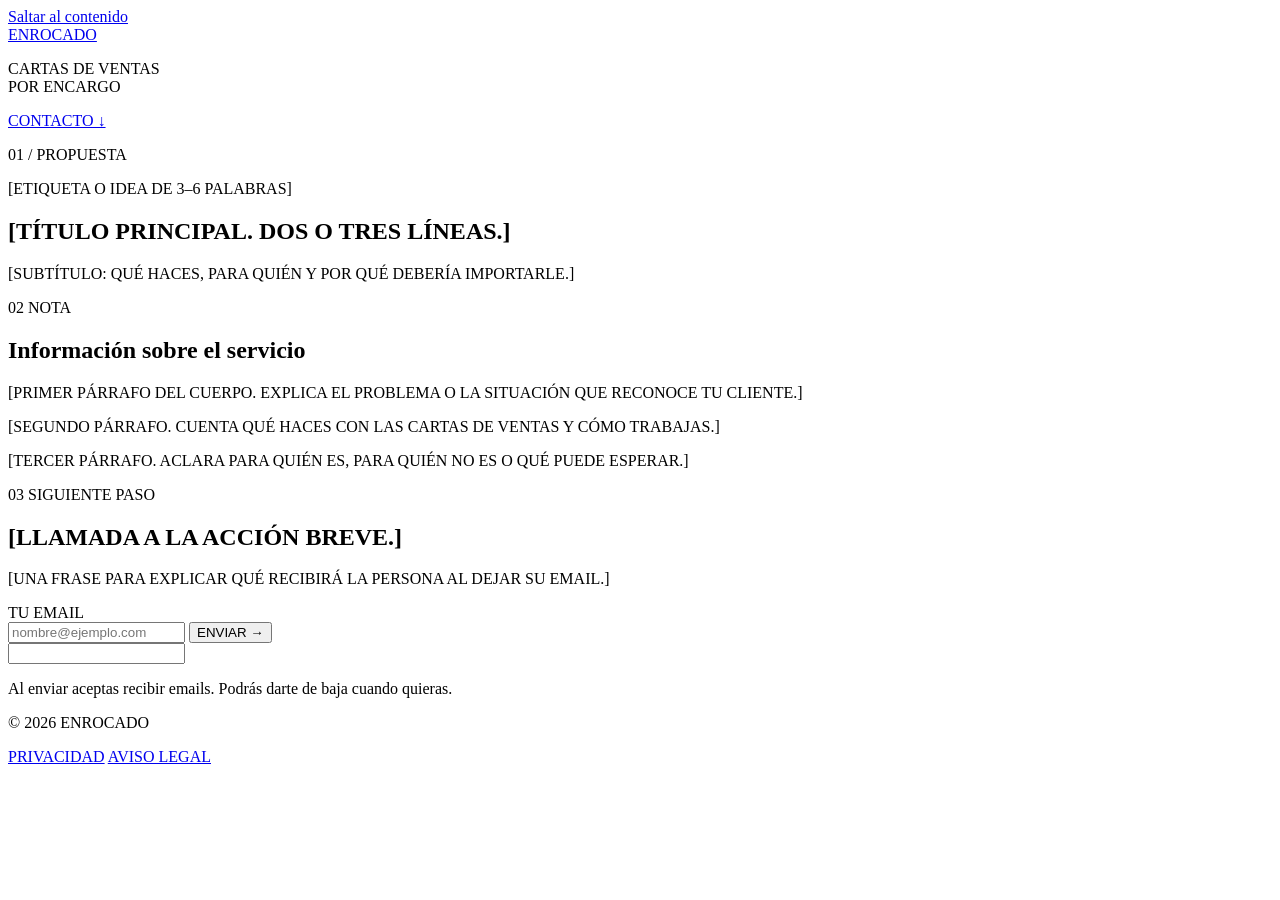
==== index.html @ f41b62d4 "Publicar index.html" ====
<!doctype html>
<html lang="es">
  <head>
    <meta charset="UTF-8" />
    <meta name="viewport" content="width=device-width, initial-scale=1" />
    <meta name="description" content="[DESCRIPCIÓN BREVE PARA GOOGLE Y AL COMPARTIR EL ENLACE]" />
    <meta name="theme-color" content="#f0ede3" />
    <title>Enrocado — Cartas de ventas</title>
    <link rel="icon" href="favicon.svg" type="image/svg+xml" />
    <link rel="stylesheet" href="styles.css" />
    <script src="config.js" defer></script>
    <script src="script.js" defer></script>
  </head>
  <body>
    <a class="skip-link" href="#contenido">Saltar al contenido</a>

    <header class="site-header" aria-label="Cabecera">
      <a class="wordmark" href="#" aria-label="Ir al inicio">ENROCADO</a>
      <p class="header-note">CARTAS DE VENTAS<br />POR ENCARGO</p>
      <a class="header-link" href="#formulario">CONTACTO ↓</a>
    </header>

    <main id="contenido">
      <section class="hero" aria-labelledby="titulo-principal">
        <p class="folio" aria-hidden="true">01 / PROPUESTA</p>
        <div class="hero-copy">
          <p class="eyebrow">[ETIQUETA O IDEA DE 3–6 PALABRAS]</p>
          <h1 id="titulo-principal">[TÍTULO PRINCIPAL. DOS O TRES LÍNEAS.]</h1>
          <p class="subtitle">[SUBTÍTULO: QUÉ HACES, PARA QUIÉN Y POR QUÉ DEBERÍA IMPORTARLE.]</p>
        </div>
      </section>

      <section class="body-section" aria-labelledby="nota-titulo">
        <div class="section-index" aria-hidden="true">
          <span>02</span>
          <span>NOTA</span>
        </div>
        <div class="body-copy">
          <h2 id="nota-titulo" class="visually-hidden">Información sobre el servicio</h2>
          <p>[PRIMER PÁRRAFO DEL CUERPO. EXPLICA EL PROBLEMA O LA SITUACIÓN QUE RECONOCE TU CLIENTE.]</p>
          <p>[SEGUNDO PÁRRAFO. CUENTA QUÉ HACES CON LAS CARTAS DE VENTAS Y CÓMO TRABAJAS.]</p>
          <p>[TERCER PÁRRAFO. ACLARA PARA QUIÉN ES, PARA QUIÉN NO ES O QUÉ PUEDE ESPERAR.]</p>
        </div>
      </section>

      <section class="signup" id="formulario" aria-labelledby="form-title">
        <div class="section-index section-index--light" aria-hidden="true">
          <span>03</span>
          <span>SIGUIENTE PASO</span>
        </div>
        <div class="signup-copy">
          <h2 id="form-title">[LLAMADA A LA ACCIÓN BREVE.]</h2>
          <p>[UNA FRASE PARA EXPLICAR QUÉ RECIBIRÁ LA PERSONA AL DEJAR SU EMAIL.]</p>

          <form class="email-form" data-email-form novalidate>
            <label for="email">TU EMAIL</label>
            <div class="field-row">
              <input id="email" name="email" type="email" inputmode="email" autocomplete="email" placeholder="nombre@ejemplo.com" required aria-describedby="form-note form-status" />
              <button type="submit">ENVIAR <span aria-hidden="true">→</span></button>
            </div>
            <input class="honeypot" type="text" name="website" tabindex="-1" autocomplete="off" aria-hidden="true" />
            <p class="form-note" id="form-note">Al enviar aceptas recibir emails. Podrás darte de baja cuando quieras.</p>
            <p class="form-status" id="form-status" role="status" aria-live="polite"></p>
          </form>
        </div>
      </section>
    </main>

    <footer>
      <p>© <span data-year>2026</span> ENROCADO</p>
      <nav class="footer-links" aria-label="Información legal">
        <a href="privacidad.html">PRIVACIDAD</a>
        <a href="aviso-legal.html">AVISO LEGAL</a>
      </nav>
    </footer>
  </body>
</html>
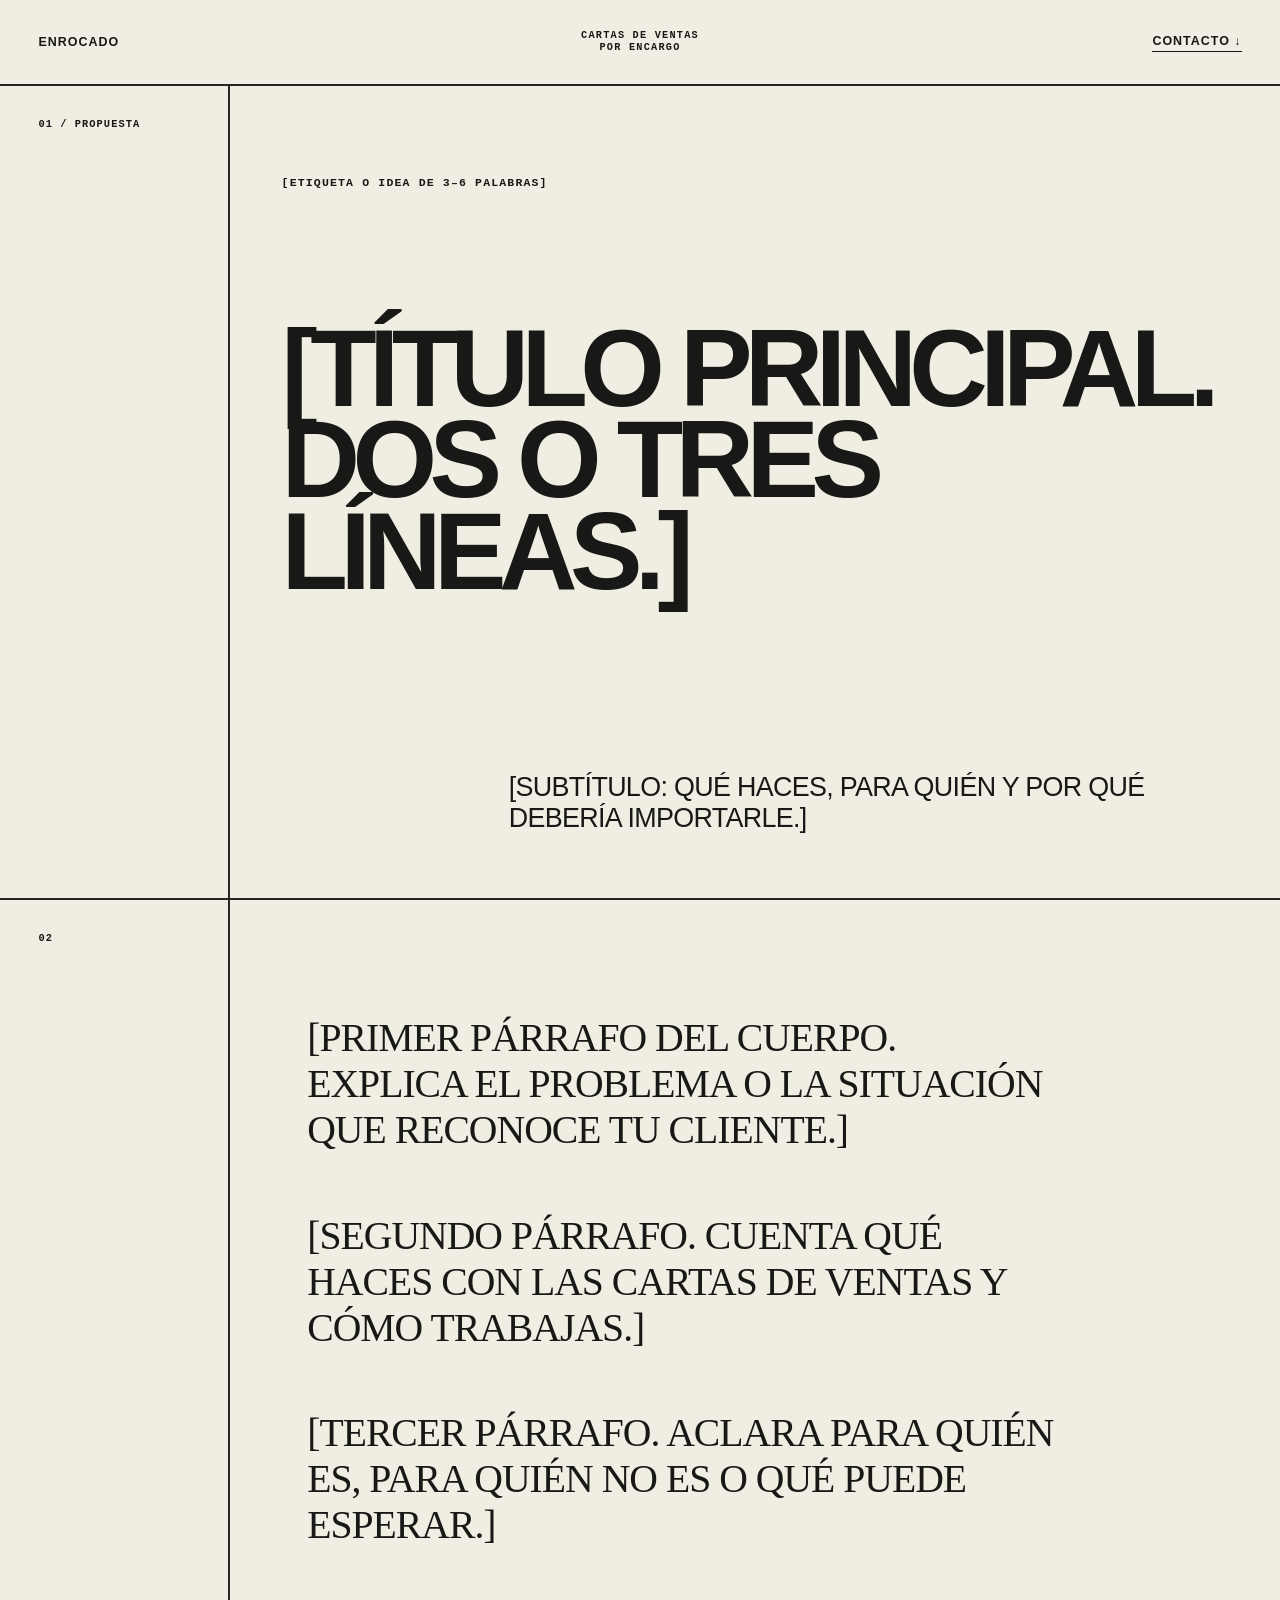
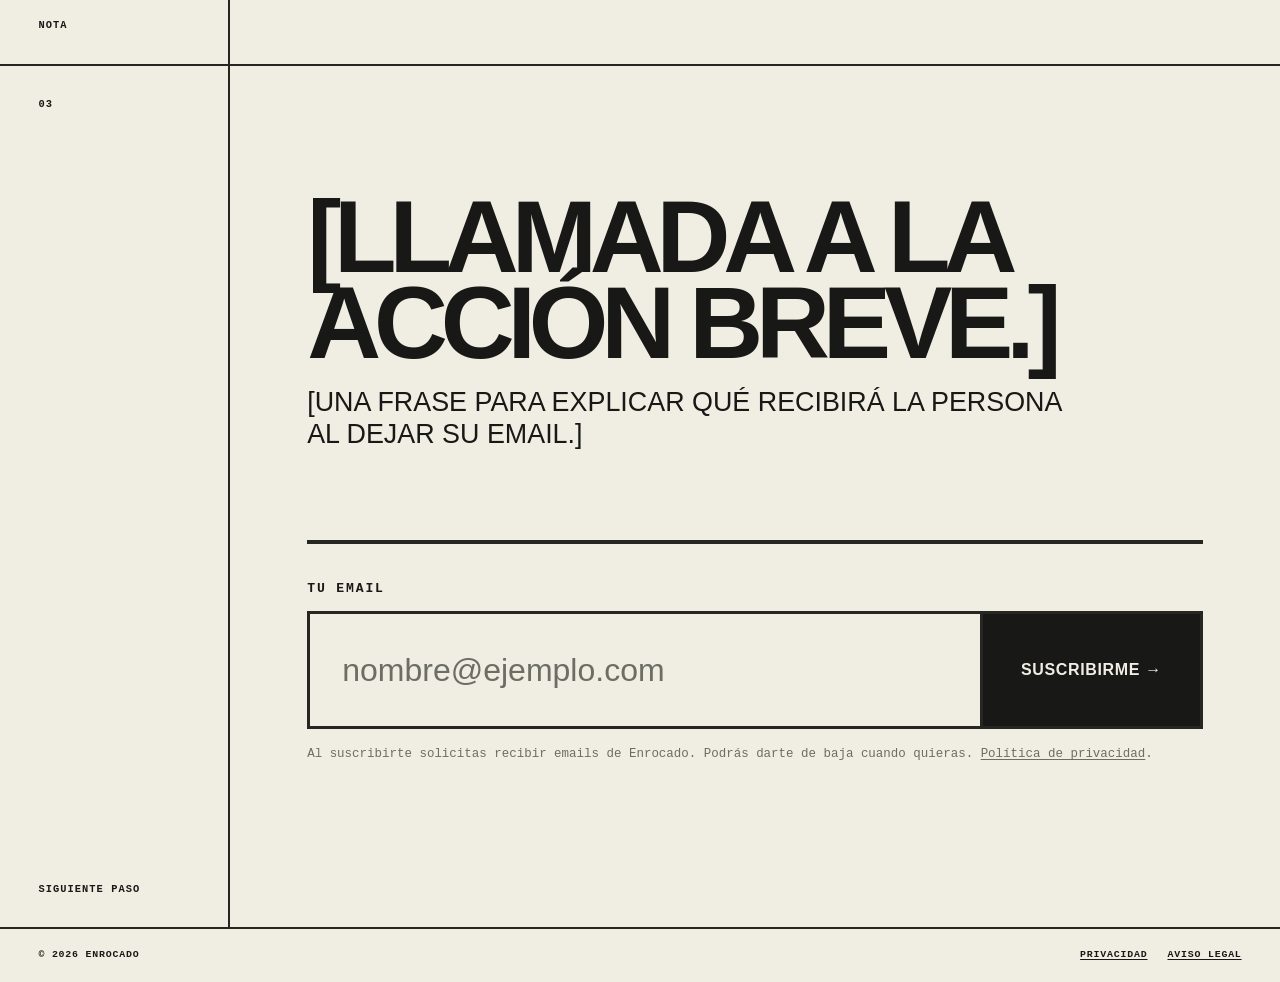
==== commit e317de48: "Hacer más clara la suscripción" ====
--- a/index.html
+++ b/index.html
@@ -56,10 +56,10 @@
             <label for="email">TU EMAIL</label>
             <div class="field-row">
               <input id="email" name="email" type="email" inputmode="email" autocomplete="email" placeholder="nombre@ejemplo.com" required aria-describedby="form-note form-status" />
-              <button type="submit">ENVIAR <span aria-hidden="true">→</span></button>
+              <button type="submit">SUSCRIBIRME <span aria-hidden="true">→</span></button>
             </div>
             <input class="honeypot" type="text" name="website" tabindex="-1" autocomplete="off" aria-hidden="true" />
-            <p class="form-note" id="form-note">Al enviar aceptas recibir emails. Podrás darte de baja cuando quieras.</p>
+            <p class="form-note" id="form-note">Al suscribirte solicitas recibir emails de Enrocado. Podrás darte de baja cuando quieras. <a href="privacidad.html">Política de privacidad</a>.</p>
             <p class="form-status" id="form-status" role="status" aria-live="polite"></p>
           </form>
         </div>
--- a/styles.css
+++ b/styles.css
@@ -0,0 +1,198 @@
+:root {
+  --paper: #f0ede3;
+  --ink: #181916;
+  --signal: #d9ff43;
+  --line: #262722;
+  --muted: #6c6d64;
+  --max: 1500px;
+}
+
+* { box-sizing: border-box; }
+html { scroll-behavior: smooth; }
+body {
+  margin: 0;
+  background: var(--paper);
+  color: var(--ink);
+  font-family: Arial, Helvetica, sans-serif;
+  font-size: 16px;
+  line-height: 1.5;
+  text-rendering: optimizeLegibility;
+}
+a { color: inherit; }
+button, input { font: inherit; }
+::selection { background: var(--signal); color: var(--ink); }
+
+.skip-link {
+  position: fixed;
+  z-index: 10;
+  top: .75rem;
+  left: .75rem;
+  padding: .65rem .85rem;
+  background: var(--ink);
+  color: var(--paper);
+  transform: translateY(-200%);
+}
+.skip-link:focus { transform: translateY(0); }
+
+.site-header, main, footer { max-width: var(--max); margin-inline: auto; }
+.site-header {
+  min-height: 86px;
+  display: grid;
+  grid-template-columns: 1fr auto 1fr;
+  align-items: center;
+  padding: 1rem clamp(1rem, 3vw, 3.5rem);
+  border-bottom: 2px solid var(--line);
+}
+.wordmark, .header-link { font-size: .78rem; font-weight: 800; letter-spacing: .08em; text-decoration: none; }
+.header-link { justify-self: end; border-bottom: 1px solid currentColor; }
+.header-note { margin: 0; text-align: center; font: 700 .64rem/1.15 "Courier New", monospace; letter-spacing: .12em; }
+
+.hero {
+  display: grid;
+  grid-template-columns: minmax(110px, 18%) 1fr;
+  min-height: calc(100svh - 86px);
+  border-bottom: 2px solid var(--line);
+}
+.folio, .section-index {
+  margin: 0;
+  padding: 2rem clamp(1rem, 3vw, 3.5rem);
+  border-right: 2px solid var(--line);
+  font: 700 .65rem/1.2 "Courier New", monospace;
+  letter-spacing: .1em;
+}
+.hero-copy {
+  display: flex;
+  min-width: 0;
+  flex-direction: column;
+  justify-content: space-between;
+  padding: clamp(2.25rem, 7vw, 7rem) clamp(1rem, 4vw, 5rem) clamp(2.5rem, 5vw, 5rem);
+}
+.eyebrow { margin: 0 0 3rem; font: 700 .72rem/1.2 "Courier New", monospace; letter-spacing: .1em; }
+h1 {
+  max-width: 1050px;
+  margin: auto 0;
+  font-size: clamp(3.15rem, 8.5vw, 9rem);
+  font-weight: 900;
+  line-height: .84;
+  letter-spacing: -.07em;
+  overflow-wrap: anywhere;
+}
+.subtitle { max-width: 720px; margin: clamp(3rem, 7vw, 7rem) 0 0 auto; font-size: clamp(1.15rem, 2.1vw, 1.9rem); line-height: 1.15; letter-spacing: -.025em; }
+
+.body-section, .signup {
+  display: grid;
+  grid-template-columns: minmax(110px, 18%) 1fr;
+  border-bottom: 2px solid var(--line);
+}
+.section-index { display: flex; justify-content: space-between; flex-direction: column; }
+.body-copy { max-width: 900px; padding: clamp(4rem, 9vw, 9rem) clamp(1rem, 6vw, 8rem); }
+.body-copy p { margin: 0 0 1.5em; font-family: Georgia, "Times New Roman", serif; font-size: clamp(1.5rem, 3.1vw, 2.8rem); line-height: 1.16; letter-spacing: -.025em; }
+.body-copy p:last-child { margin-bottom: 0; }
+
+.signup {
+  min-height: 82svh;
+  background: var(--paper);
+  color: var(--ink);
+  border-color: var(--line);
+}
+.section-index--light { border-color: var(--line); }
+.signup-copy {
+  display: flex;
+  flex-direction: column;
+  justify-content: center;
+  padding: clamp(5rem, 10vw, 11rem) clamp(1rem, 6vw, 8rem);
+}
+.signup h2 {
+  max-width: 1100px;
+  margin: 0 0 1.25rem;
+  font-size: clamp(3.25rem, 8vw, 8.5rem);
+  line-height: .84;
+  letter-spacing: -.07em;
+}
+.signup-copy > p {
+  max-width: 760px;
+  margin: 0 0 clamp(3rem, 7vw, 6rem);
+  font-size: clamp(1.15rem, 2.1vw, 1.8rem);
+  line-height: 1.2;
+}
+.email-form {
+  width: 100%;
+  padding: clamp(1.5rem, 3vw, 2.5rem) 0 0;
+  border-top: 4px solid var(--line);
+}
+.email-form label {
+  display: block;
+  margin-bottom: 1rem;
+  font: 800 .82rem/1 "Courier New", monospace;
+  letter-spacing: .14em;
+}
+.field-row {
+  display: grid;
+  grid-template-columns: 1fr minmax(190px, auto);
+  border: 3px solid var(--line);
+}
+.field-row input {
+  min-width: 0;
+  padding: clamp(1.25rem, 2.5vw, 2rem);
+  border: 0;
+  outline: 0;
+  background: transparent;
+  color: var(--ink);
+  font-size: clamp(1.25rem, 2.5vw, 2rem);
+}
+.field-row input::placeholder { color: var(--muted); }
+.field-row:focus-within { outline: 4px solid var(--signal); outline-offset: 4px; }
+.field-row button {
+  min-height: 100%;
+  padding: 1rem clamp(1.5rem, 3vw, 3rem);
+  border: 0;
+  border-left: 3px solid var(--line);
+  background: var(--ink);
+  color: var(--paper);
+  font-weight: 900;
+  letter-spacing: .04em;
+  cursor: pointer;
+}
+.field-row button:hover, .field-row button:focus-visible {
+  background: var(--signal);
+  color: var(--ink);
+}
+.field-row button:disabled { cursor: wait; opacity: .55; }
+.form-note, .form-status {
+  margin: 1rem 0 0;
+  font: .78rem/1.5 "Courier New", monospace;
+  color: var(--muted);
+}
+.form-note a { text-underline-offset: .18em; }
+.form-status { min-height: 1.2rem; color: var(--ink); font-weight: 700; }
+.honeypot { position: absolute !important; width: 1px !important; height: 1px !important; overflow: hidden !important; clip: rect(0 0 0 0) !important; }
+
+footer { display: flex; justify-content: space-between; gap: 1rem; padding: 1.25rem clamp(1rem, 3vw, 3.5rem); font: 700 .62rem/1.3 "Courier New", monospace; letter-spacing: .08em; }
+footer p { margin: 0; }
+.footer-links { display: flex; flex-wrap: wrap; gap: .75rem 1.25rem; }
+.footer-links a { text-underline-offset: .2em; }
+.visually-hidden { position: absolute; width: 1px; height: 1px; padding: 0; margin: -1px; overflow: hidden; clip: rect(0, 0, 0, 0); white-space: nowrap; border: 0; }
+
+@media (max-width: 650px) {
+  .site-header { grid-template-columns: 1fr auto; min-height: 70px; }
+  .header-note { display: none; }
+  .hero { min-height: calc(100svh - 70px); }
+  .hero, .body-section, .signup { grid-template-columns: 42px 1fr; }
+  .folio, .section-index { padding: 1.25rem .65rem; writing-mode: vertical-rl; transform: rotate(180deg); align-items: center; }
+  .hero-copy { padding-block: 2.5rem; }
+  h1 { font-size: clamp(2.9rem, 14vw, 4.8rem); }
+  .subtitle { margin-top: 3rem; }
+  .body-copy, .signup-copy { padding: 4rem 1.1rem; }
+  .signup { min-height: 75svh; }
+  .signup h2 { font-size: clamp(3rem, 15vw, 5rem); }
+  .field-row { grid-template-columns: 1fr; }
+  .field-row button {
+    width: 100%;
+    min-height: 64px;
+    border-left: 0;
+    border-top: 3px solid var(--line);
+  }
+  footer { flex-direction: column; }
+}
+
+@media (prefers-reduced-motion: reduce) { html { scroll-behavior: auto; } }
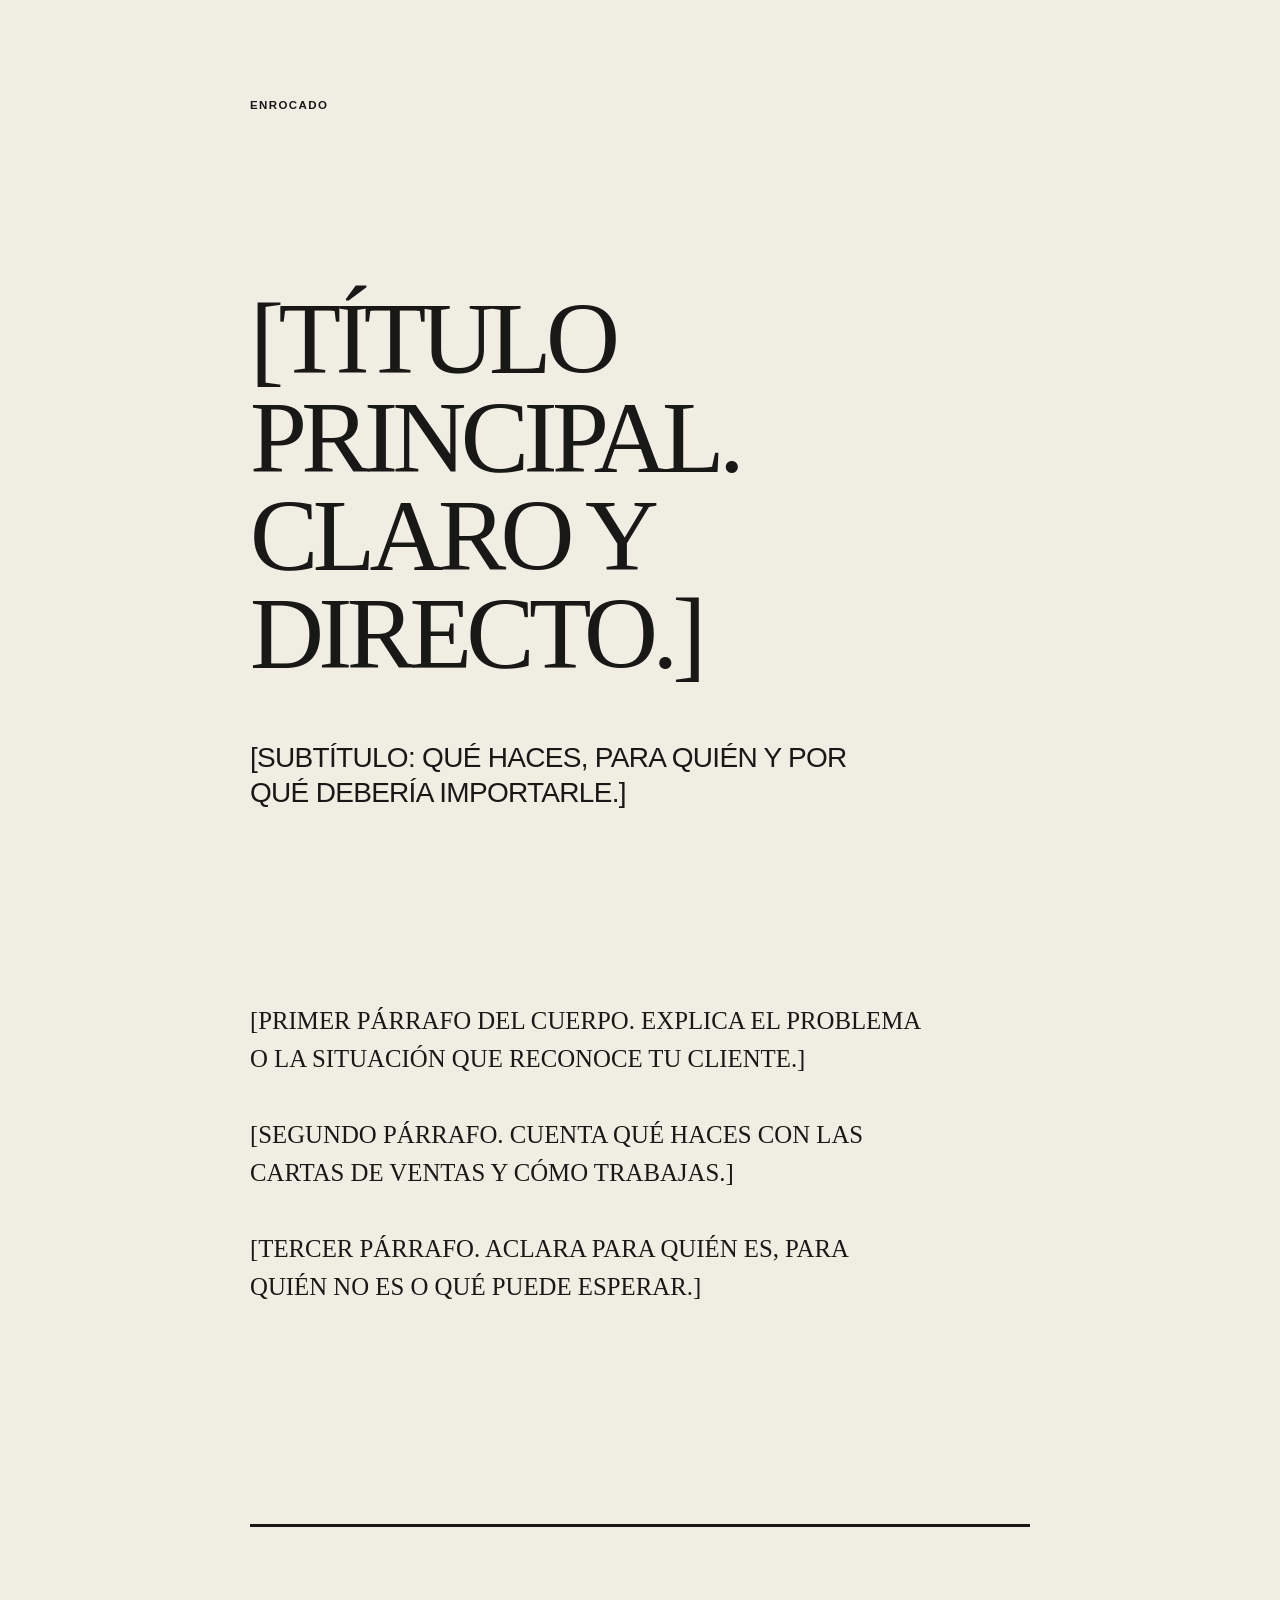
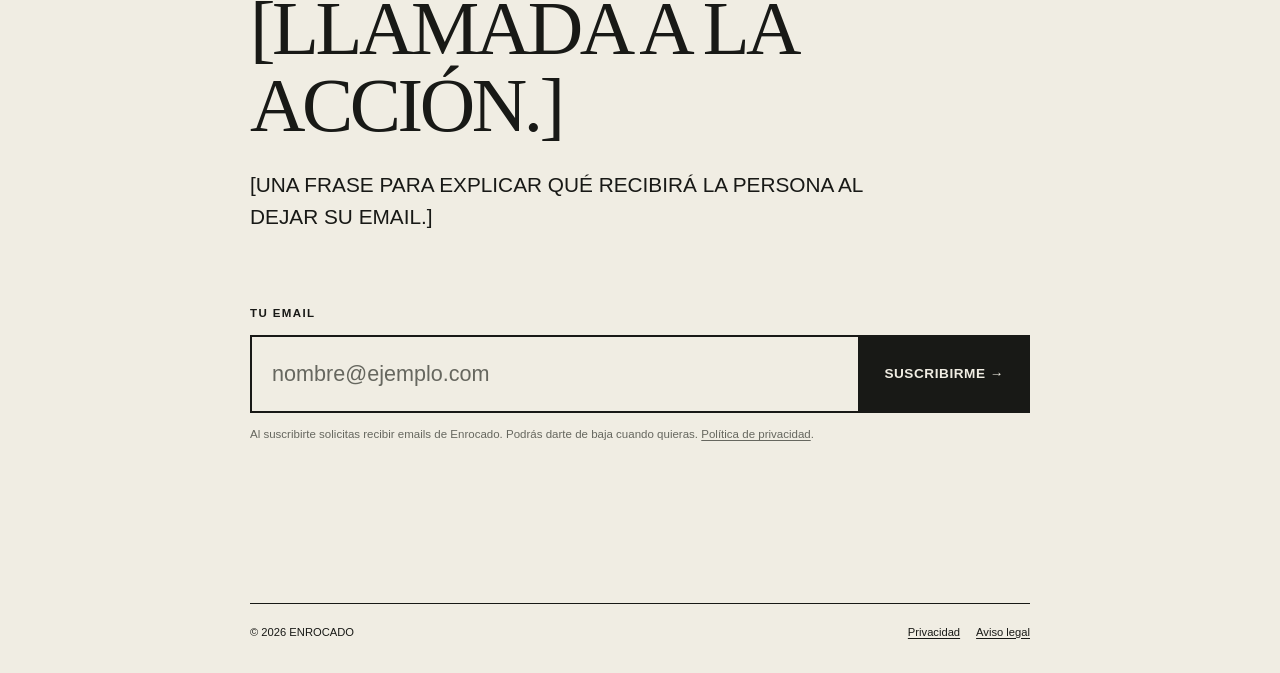
==== commit 04064858: "Simplificar la estructura de la landing" ====
--- a/index.html
+++ b/index.html
@@ -14,64 +14,46 @@
   <body>
     <a class="skip-link" href="#contenido">Saltar al contenido</a>
 
-    <header class="site-header" aria-label="Cabecera">
-      <a class="wordmark" href="#" aria-label="Ir al inicio">ENROCADO</a>
-      <p class="header-note">CARTAS DE VENTAS<br />POR ENCARGO</p>
-      <a class="header-link" href="#formulario">CONTACTO ↓</a>
-    </header>
+    <main id="contenido">
+      <header class="intro">
+        <a class="wordmark" href="/" aria-label="Enrocado, inicio">ENROCADO</a>
+        <h1>[TÍTULO PRINCIPAL. CLARO Y DIRECTO.]</h1>
+        <p class="subtitle">[SUBTÍTULO: QUÉ HACES, PARA QUIÉN Y POR QUÉ DEBERÍA IMPORTARLE.]</p>
+      </header>
 
-    <main id="contenido">
-      <section class="hero" aria-labelledby="titulo-principal">
-        <p class="folio" aria-hidden="true">01 / PROPUESTA</p>
-        <div class="hero-copy">
-          <p class="eyebrow">[ETIQUETA O IDEA DE 3–6 PALABRAS]</p>
-          <h1 id="titulo-principal">[TÍTULO PRINCIPAL. DOS O TRES LÍNEAS.]</h1>
-          <p class="subtitle">[SUBTÍTULO: QUÉ HACES, PARA QUIÉN Y POR QUÉ DEBERÍA IMPORTARLE.]</p>
-        </div>
-      </section>
-
-      <section class="body-section" aria-labelledby="nota-titulo">
-        <div class="section-index" aria-hidden="true">
-          <span>02</span>
-          <span>NOTA</span>
-        </div>
-        <div class="body-copy">
-          <h2 id="nota-titulo" class="visually-hidden">Información sobre el servicio</h2>
-          <p>[PRIMER PÁRRAFO DEL CUERPO. EXPLICA EL PROBLEMA O LA SITUACIÓN QUE RECONOCE TU CLIENTE.]</p>
-          <p>[SEGUNDO PÁRRAFO. CUENTA QUÉ HACES CON LAS CARTAS DE VENTAS Y CÓMO TRABAJAS.]</p>
-          <p>[TERCER PÁRRAFO. ACLARA PARA QUIÉN ES, PARA QUIÉN NO ES O QUÉ PUEDE ESPERAR.]</p>
-        </div>
-      </section>
+      <article class="body-copy" aria-label="Información sobre el servicio">
+        <p>[PRIMER PÁRRAFO DEL CUERPO. EXPLICA EL PROBLEMA O LA SITUACIÓN QUE RECONOCE TU CLIENTE.]</p>
+        <p>[SEGUNDO PÁRRAFO. CUENTA QUÉ HACES CON LAS CARTAS DE VENTAS Y CÓMO TRABAJAS.]</p>
+        <p>[TERCER PÁRRAFO. ACLARA PARA QUIÉN ES, PARA QUIÉN NO ES O QUÉ PUEDE ESPERAR.]</p>
+      </article>
 
       <section class="signup" id="formulario" aria-labelledby="form-title">
-        <div class="section-index section-index--light" aria-hidden="true">
-          <span>03</span>
-          <span>SIGUIENTE PASO</span>
-        </div>
-        <div class="signup-copy">
-          <h2 id="form-title">[LLAMADA A LA ACCIÓN BREVE.]</h2>
-          <p>[UNA FRASE PARA EXPLICAR QUÉ RECIBIRÁ LA PERSONA AL DEJAR SU EMAIL.]</p>
+        <h2 id="form-title">[LLAMADA A LA ACCIÓN.]</h2>
+        <p>[UNA FRASE PARA EXPLICAR QUÉ RECIBIRÁ LA PERSONA AL DEJAR SU EMAIL.]</p>
 
-          <form class="email-form" data-email-form novalidate>
-            <label for="email">TU EMAIL</label>
-            <div class="field-row">
-              <input id="email" name="email" type="email" inputmode="email" autocomplete="email" placeholder="nombre@ejemplo.com" required aria-describedby="form-note form-status" />
-              <button type="submit">SUSCRIBIRME <span aria-hidden="true">→</span></button>
-            </div>
-            <input class="honeypot" type="text" name="website" tabindex="-1" autocomplete="off" aria-hidden="true" />
-            <p class="form-note" id="form-note">Al suscribirte solicitas recibir emails de Enrocado. Podrás darte de baja cuando quieras. <a href="privacidad.html">Política de privacidad</a>.</p>
-            <p class="form-status" id="form-status" role="status" aria-live="polite"></p>
-          </form>
-        </div>
+        <form class="email-form" data-email-form novalidate>
+          <label for="email">TU EMAIL</label>
+          <div class="field-row">
+            <input id="email" name="email" type="email" inputmode="email" autocomplete="email" placeholder="nombre@ejemplo.com" required aria-describedby="form-note form-status" />
+            <button type="submit">SUSCRIBIRME <span aria-hidden="true">→</span></button>
+          </div>
+          <input class="honeypot" type="text" name="website" tabindex="-1" autocomplete="off" aria-hidden="true" />
+          <p class="form-note" id="form-note">Al suscribirte solicitas recibir emails de Enrocado. Podrás darte de baja cuando quieras. <a href="privacidad.html">Política de privacidad</a>.</p>
+          <p class="form-status" id="form-status" role="status" aria-live="polite"></p>
+        </form>
       </section>
     </main>
 
     <footer>
       <p>© <span data-year>2026</span> ENROCADO</p>
-      <nav class="footer-links" aria-label="Información legal">
-        <a href="privacidad.html">PRIVACIDAD</a>
-        <a href="aviso-legal.html">AVISO LEGAL</a>
+      <nav aria-label="Información legal">
+        <a href="privacidad.html">Privacidad</a>
+        <a href="aviso-legal.html">Aviso legal</a>
       </nav>
     </footer>
+
+    <!-- Cloudflare Web Analytics -->
+    <script type="module" src="https://static.cloudflareinsights.com/beacon.min.js" data-cf-beacon='{"token":"865df05f37be44d89da27278b6924f37"}'></script>
+    <!-- End Cloudflare Web Analytics -->
   </body>
 </html>
--- a/styles.css
+++ b/styles.css
@@ -1,32 +1,34 @@
 :root {
   --paper: #f0ede3;
   --ink: #181916;
+  --muted: #66675f;
   --signal: #d9ff43;
-  --line: #262722;
-  --muted: #6c6d64;
-  --max: 1500px;
+  --max: 780px;
 }
 
 * { box-sizing: border-box; }
+
 html { scroll-behavior: smooth; }
+
 body {
   margin: 0;
   background: var(--paper);
   color: var(--ink);
   font-family: Arial, Helvetica, sans-serif;
-  font-size: 16px;
-  line-height: 1.5;
+  font-size: 18px;
+  line-height: 1.55;
   text-rendering: optimizeLegibility;
 }
+
 a { color: inherit; }
 button, input { font: inherit; }
 ::selection { background: var(--signal); color: var(--ink); }
 
 .skip-link {
   position: fixed;
-  z-index: 10;
   top: .75rem;
   left: .75rem;
+  z-index: 10;
   padding: .65rem .85rem;
   background: var(--ink);
   color: var(--paper);
@@ -34,165 +36,166 @@
 }
 .skip-link:focus { transform: translateY(0); }
 
-.site-header, main, footer { max-width: var(--max); margin-inline: auto; }
-.site-header {
-  min-height: 86px;
-  display: grid;
-  grid-template-columns: 1fr auto 1fr;
-  align-items: center;
-  padding: 1rem clamp(1rem, 3vw, 3.5rem);
-  border-bottom: 2px solid var(--line);
-}
-.wordmark, .header-link { font-size: .78rem; font-weight: 800; letter-spacing: .08em; text-decoration: none; }
-.header-link { justify-self: end; border-bottom: 1px solid currentColor; }
-.header-note { margin: 0; text-align: center; font: 700 .64rem/1.15 "Courier New", monospace; letter-spacing: .12em; }
-
-.hero {
-  display: grid;
-  grid-template-columns: minmax(110px, 18%) 1fr;
-  min-height: calc(100svh - 86px);
-  border-bottom: 2px solid var(--line);
-}
-.folio, .section-index {
+main,
+footer {
+  width: min(calc(100% - 2rem), var(--max));
+  margin-inline: auto;
+}
+
+main { padding: clamp(2rem, 7vw, 6rem) 0 clamp(4rem, 10vw, 9rem); }
+
+.wordmark {
+  display: inline-block;
+  margin-bottom: clamp(5rem, 14vw, 11rem);
+  font-size: .72rem;
+  font-weight: 800;
+  letter-spacing: .12em;
+  text-decoration: none;
+}
+
+h1 {
   margin: 0;
-  padding: 2rem clamp(1rem, 3vw, 3.5rem);
-  border-right: 2px solid var(--line);
-  font: 700 .65rem/1.2 "Courier New", monospace;
-  letter-spacing: .1em;
-}
-.hero-copy {
-  display: flex;
-  min-width: 0;
-  flex-direction: column;
-  justify-content: space-between;
-  padding: clamp(2.25rem, 7vw, 7rem) clamp(1rem, 4vw, 5rem) clamp(2.5rem, 5vw, 5rem);
-}
-.eyebrow { margin: 0 0 3rem; font: 700 .72rem/1.2 "Courier New", monospace; letter-spacing: .1em; }
-h1 {
-  max-width: 1050px;
-  margin: auto 0;
-  font-size: clamp(3.15rem, 8.5vw, 9rem);
-  font-weight: 900;
-  line-height: .84;
-  letter-spacing: -.07em;
-  overflow-wrap: anywhere;
-}
-.subtitle { max-width: 720px; margin: clamp(3rem, 7vw, 7rem) 0 0 auto; font-size: clamp(1.15rem, 2.1vw, 1.9rem); line-height: 1.15; letter-spacing: -.025em; }
-
-.body-section, .signup {
-  display: grid;
-  grid-template-columns: minmax(110px, 18%) 1fr;
-  border-bottom: 2px solid var(--line);
-}
-.section-index { display: flex; justify-content: space-between; flex-direction: column; }
-.body-copy { max-width: 900px; padding: clamp(4rem, 9vw, 9rem) clamp(1rem, 6vw, 8rem); }
-.body-copy p { margin: 0 0 1.5em; font-family: Georgia, "Times New Roman", serif; font-size: clamp(1.5rem, 3.1vw, 2.8rem); line-height: 1.16; letter-spacing: -.025em; }
+  max-width: 760px;
+  font-family: Georgia, "Times New Roman", serif;
+  font-size: clamp(3rem, 8vw, 6.7rem);
+  font-weight: 400;
+  line-height: .96;
+  letter-spacing: -.055em;
+}
+
+.subtitle {
+  max-width: 620px;
+  margin: clamp(2rem, 5vw, 3.5rem) 0 0;
+  font-size: clamp(1.25rem, 3vw, 1.75rem);
+  line-height: 1.25;
+  letter-spacing: -.025em;
+}
+
+.body-copy {
+  max-width: 680px;
+  margin-top: clamp(6rem, 15vw, 12rem);
+  font-family: Georgia, "Times New Roman", serif;
+  font-size: clamp(1.25rem, 2.6vw, 1.55rem);
+  line-height: 1.55;
+}
+
+.body-copy p { margin: 0 0 1.5em; }
 .body-copy p:last-child { margin-bottom: 0; }
 
 .signup {
-  min-height: 82svh;
-  background: var(--paper);
-  color: var(--ink);
-  border-color: var(--line);
-}
-.section-index--light { border-color: var(--line); }
-.signup-copy {
-  display: flex;
-  flex-direction: column;
-  justify-content: center;
-  padding: clamp(5rem, 10vw, 11rem) clamp(1rem, 6vw, 8rem);
-}
+  margin-top: clamp(7rem, 17vw, 14rem);
+  padding-top: clamp(2.5rem, 5vw, 4rem);
+  border-top: 3px solid var(--ink);
+}
+
 .signup h2 {
-  max-width: 1100px;
-  margin: 0 0 1.25rem;
-  font-size: clamp(3.25rem, 8vw, 8.5rem);
-  line-height: .84;
-  letter-spacing: -.07em;
-}
-.signup-copy > p {
-  max-width: 760px;
-  margin: 0 0 clamp(3rem, 7vw, 6rem);
-  font-size: clamp(1.15rem, 2.1vw, 1.8rem);
-  line-height: 1.2;
-}
-.email-form {
-  width: 100%;
-  padding: clamp(1.5rem, 3vw, 2.5rem) 0 0;
-  border-top: 4px solid var(--line);
-}
+  max-width: 680px;
+  margin: 0;
+  font-family: Georgia, "Times New Roman", serif;
+  font-size: clamp(2.5rem, 6vw, 4.8rem);
+  font-weight: 400;
+  line-height: 1;
+  letter-spacing: -.045em;
+}
+
+.signup > p {
+  max-width: 620px;
+  margin: 1.5rem 0 clamp(2.5rem, 6vw, 4.5rem);
+  font-size: clamp(1.05rem, 2vw, 1.3rem);
+}
+
 .email-form label {
   display: block;
-  margin-bottom: 1rem;
-  font: 800 .82rem/1 "Courier New", monospace;
-  letter-spacing: .14em;
-}
+  margin-bottom: .75rem;
+  font-size: .72rem;
+  font-weight: 800;
+  letter-spacing: .12em;
+}
+
 .field-row {
   display: grid;
-  grid-template-columns: 1fr minmax(190px, auto);
-  border: 3px solid var(--line);
-}
+  grid-template-columns: 1fr auto;
+  border: 2px solid var(--ink);
+}
+
 .field-row input {
   min-width: 0;
-  padding: clamp(1.25rem, 2.5vw, 2rem);
+  padding: 1.25rem;
   border: 0;
   outline: 0;
   background: transparent;
   color: var(--ink);
-  font-size: clamp(1.25rem, 2.5vw, 2rem);
-}
+  font-size: clamp(1.05rem, 2.5vw, 1.35rem);
+}
+
 .field-row input::placeholder { color: var(--muted); }
-.field-row:focus-within { outline: 4px solid var(--signal); outline-offset: 4px; }
+.field-row:focus-within { outline: 4px solid var(--signal); outline-offset: 3px; }
+
 .field-row button {
-  min-height: 100%;
-  padding: 1rem clamp(1.5rem, 3vw, 3rem);
+  padding: 1rem 1.5rem;
   border: 0;
-  border-left: 3px solid var(--line);
+  border-left: 2px solid var(--ink);
   background: var(--ink);
   color: var(--paper);
-  font-weight: 900;
+  font-size: .85rem;
+  font-weight: 800;
   letter-spacing: .04em;
   cursor: pointer;
 }
-.field-row button:hover, .field-row button:focus-visible {
+
+.field-row button:hover,
+.field-row button:focus-visible {
   background: var(--signal);
   color: var(--ink);
 }
+
 .field-row button:disabled { cursor: wait; opacity: .55; }
-.form-note, .form-status {
-  margin: 1rem 0 0;
-  font: .78rem/1.5 "Courier New", monospace;
+
+.form-note,
+.form-status {
+  margin: .85rem 0 0;
   color: var(--muted);
-}
+  font-size: .72rem;
+  line-height: 1.5;
+}
+
 .form-note a { text-underline-offset: .18em; }
-.form-status { min-height: 1.2rem; color: var(--ink); font-weight: 700; }
-.honeypot { position: absolute !important; width: 1px !important; height: 1px !important; overflow: hidden !important; clip: rect(0 0 0 0) !important; }
-
-footer { display: flex; justify-content: space-between; gap: 1rem; padding: 1.25rem clamp(1rem, 3vw, 3.5rem); font: 700 .62rem/1.3 "Courier New", monospace; letter-spacing: .08em; }
+.form-status { min-height: 1.1rem; color: var(--ink); font-weight: 700; }
+
+.honeypot {
+  position: absolute !important;
+  width: 1px !important;
+  height: 1px !important;
+  overflow: hidden !important;
+  clip: rect(0 0 0 0) !important;
+}
+
+footer {
+  display: flex;
+  justify-content: space-between;
+  gap: 1rem;
+  padding: 1.25rem 0 2rem;
+  border-top: 1px solid var(--ink);
+  font-size: .7rem;
+}
+
 footer p { margin: 0; }
-.footer-links { display: flex; flex-wrap: wrap; gap: .75rem 1.25rem; }
-.footer-links a { text-underline-offset: .2em; }
-.visually-hidden { position: absolute; width: 1px; height: 1px; padding: 0; margin: -1px; overflow: hidden; clip: rect(0, 0, 0, 0); white-space: nowrap; border: 0; }
-
-@media (max-width: 650px) {
-  .site-header { grid-template-columns: 1fr auto; min-height: 70px; }
-  .header-note { display: none; }
-  .hero { min-height: calc(100svh - 70px); }
-  .hero, .body-section, .signup { grid-template-columns: 42px 1fr; }
-  .folio, .section-index { padding: 1.25rem .65rem; writing-mode: vertical-rl; transform: rotate(180deg); align-items: center; }
-  .hero-copy { padding-block: 2.5rem; }
-  h1 { font-size: clamp(2.9rem, 14vw, 4.8rem); }
-  .subtitle { margin-top: 3rem; }
-  .body-copy, .signup-copy { padding: 4rem 1.1rem; }
-  .signup { min-height: 75svh; }
-  .signup h2 { font-size: clamp(3rem, 15vw, 5rem); }
+footer nav { display: flex; flex-wrap: wrap; gap: 1rem; }
+footer a { text-underline-offset: .18em; }
+
+@media (max-width: 620px) {
+  body { font-size: 16px; }
+  main { padding-top: 1.5rem; }
+  .wordmark { margin-bottom: 5rem; }
   .field-row { grid-template-columns: 1fr; }
   .field-row button {
-    width: 100%;
-    min-height: 64px;
+    min-height: 60px;
     border-left: 0;
-    border-top: 3px solid var(--line);
+    border-top: 2px solid var(--ink);
   }
   footer { flex-direction: column; }
 }
 
-@media (prefers-reduced-motion: reduce) { html { scroll-behavior: auto; } }
+@media (prefers-reduced-motion: reduce) {
+  html { scroll-behavior: auto; }
+}
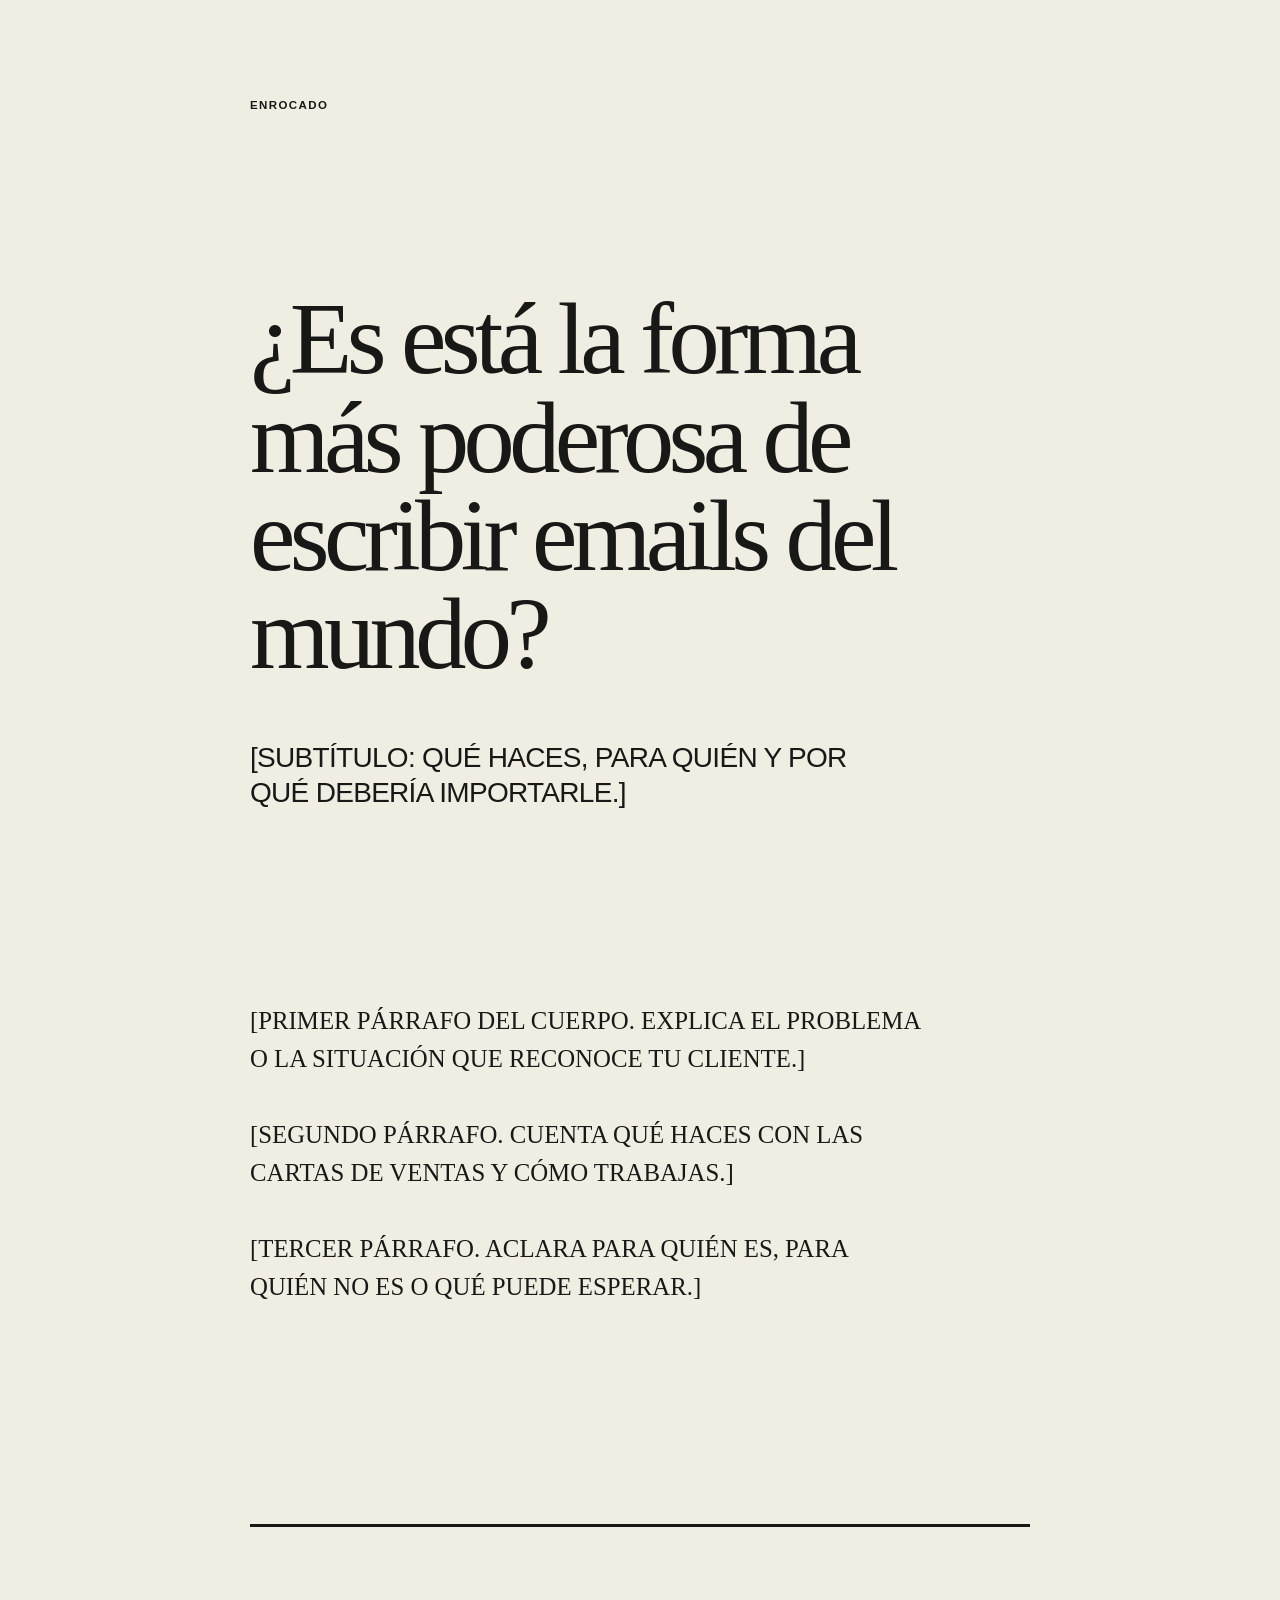
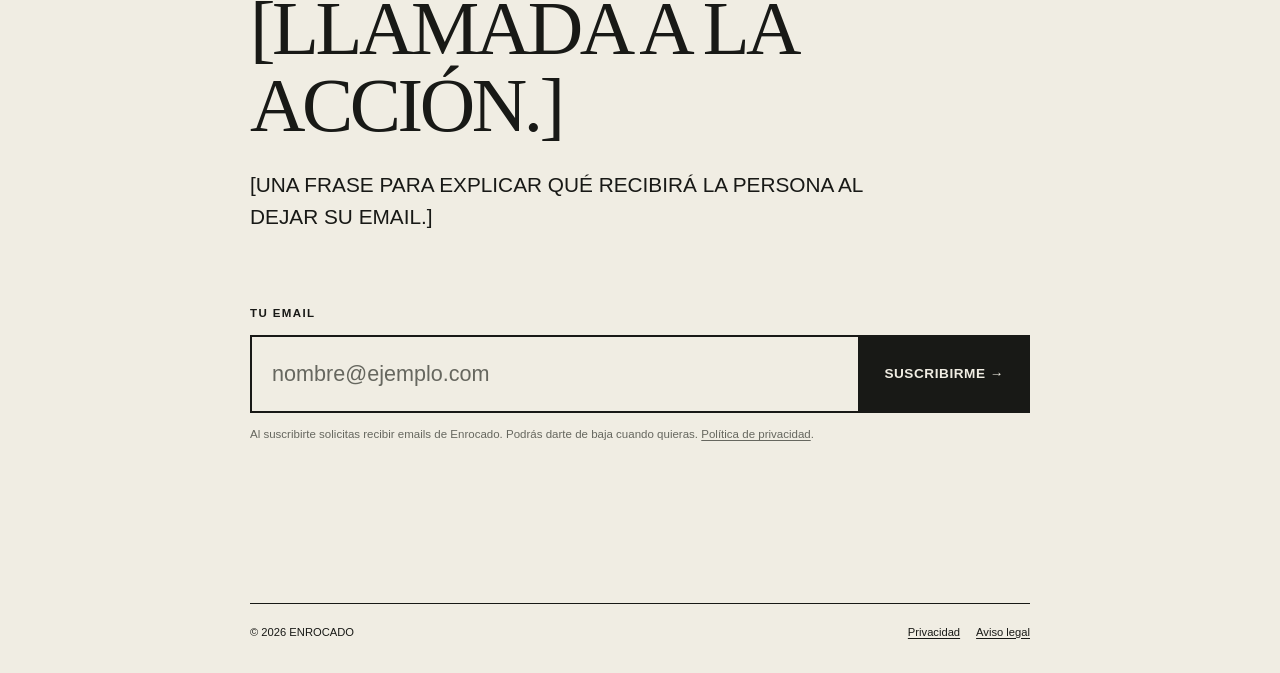
==== commit 2f684ed2: "Update main title in index.html" ====
--- a/index.html
+++ b/index.html
@@ -17,7 +17,7 @@
     <main id="contenido">
       <header class="intro">
         <a class="wordmark" href="/" aria-label="Enrocado, inicio">ENROCADO</a>
-        <h1>[TÍTULO PRINCIPAL. CLARO Y DIRECTO.]</h1>
+        <h1>¿Es está la forma más poderosa de escribir emails del mundo?</h1>
         <p class="subtitle">[SUBTÍTULO: QUÉ HACES, PARA QUIÉN Y POR QUÉ DEBERÍA IMPORTARLE.]</p>
       </header>
 
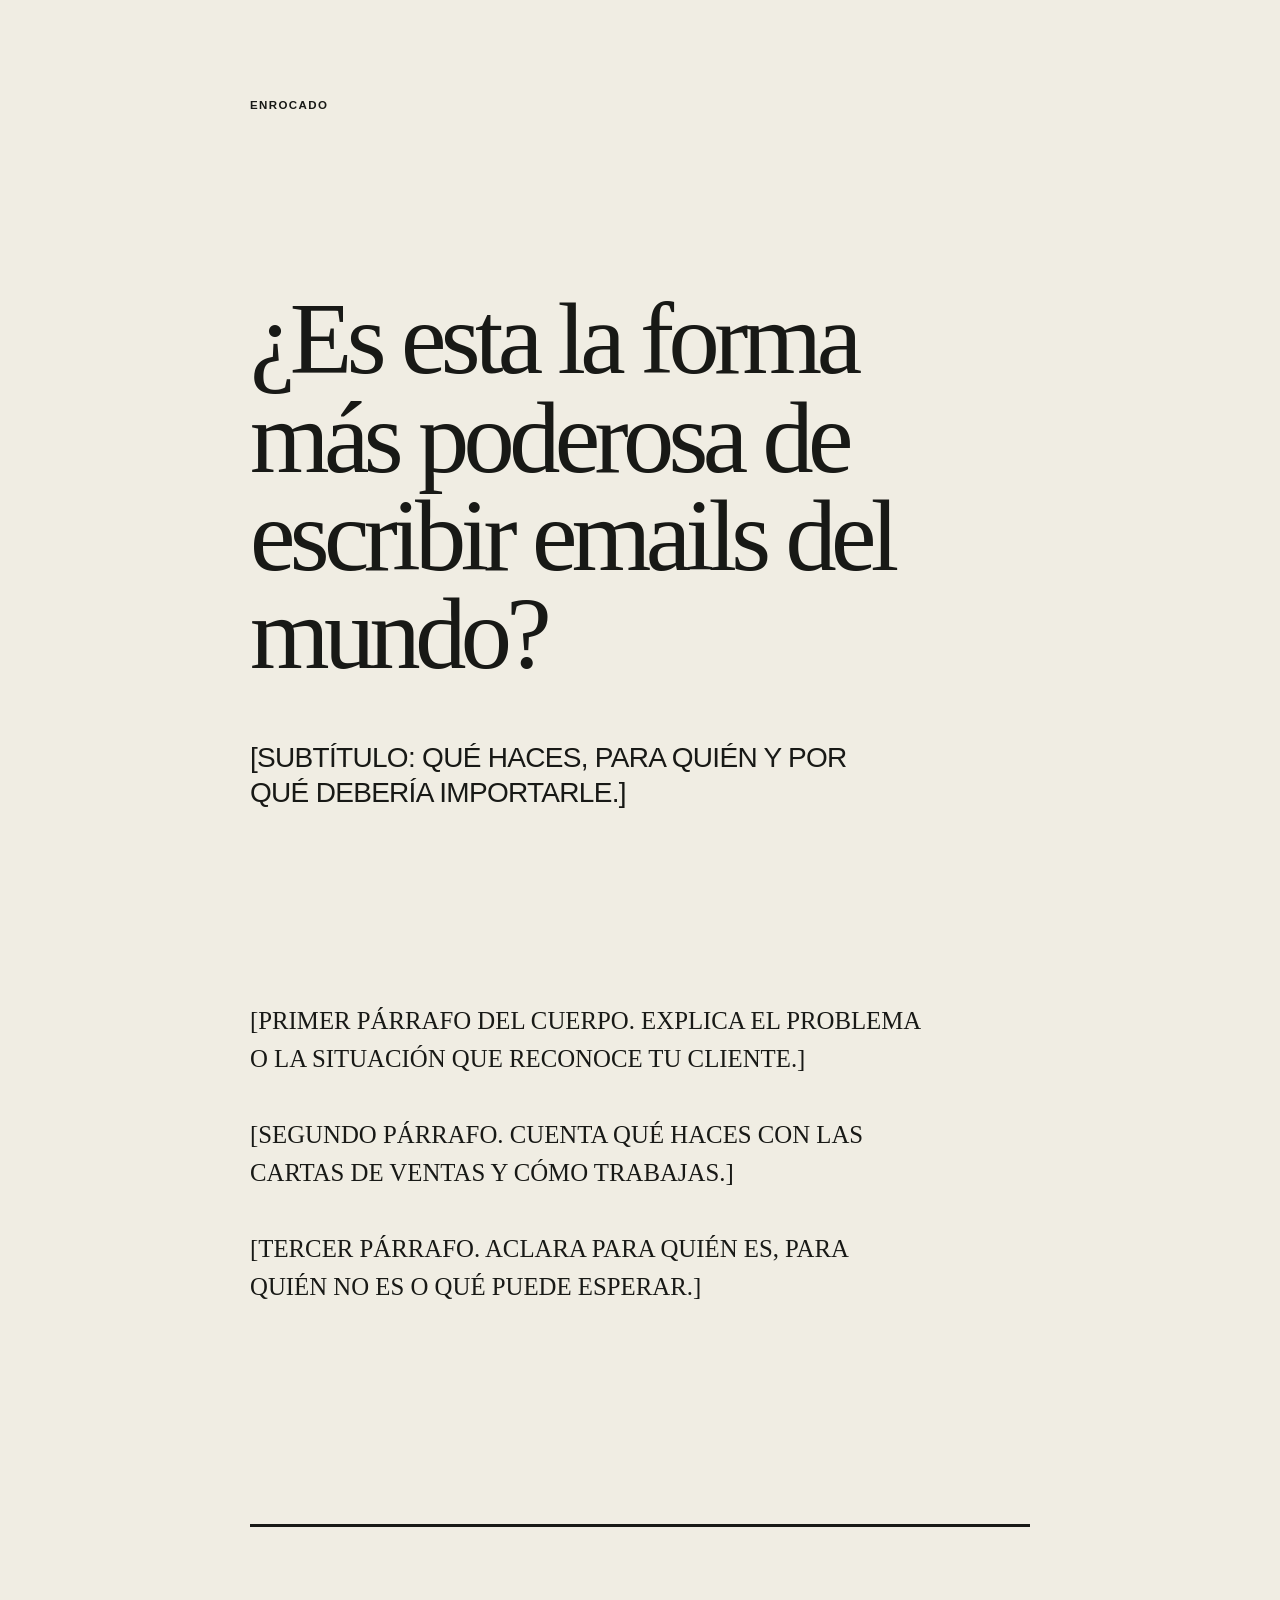
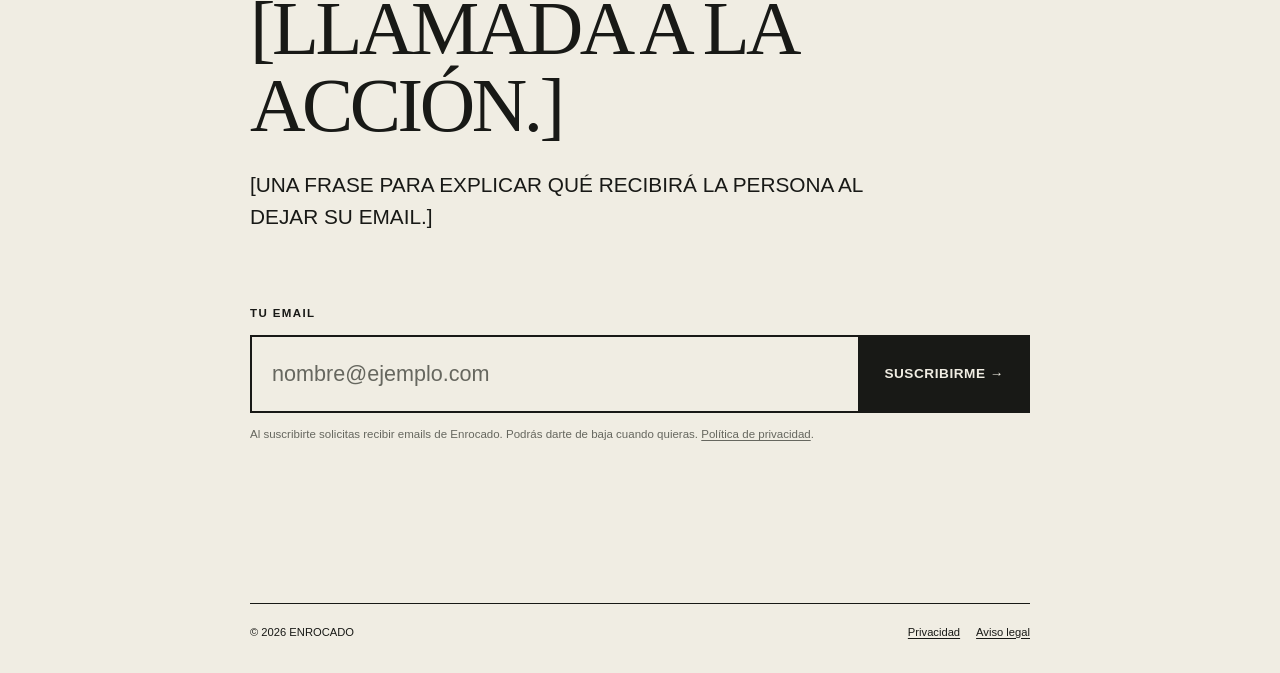
==== commit 6756db67: "Fix typo in email writing question" ====
--- a/index.html
+++ b/index.html
@@ -17,7 +17,7 @@
     <main id="contenido">
       <header class="intro">
         <a class="wordmark" href="/" aria-label="Enrocado, inicio">ENROCADO</a>
-        <h1>¿Es está la forma más poderosa de escribir emails del mundo?</h1>
+        <h1>¿Es esta la forma más poderosa de escribir emails del mundo?</h1>
         <p class="subtitle">[SUBTÍTULO: QUÉ HACES, PARA QUIÉN Y POR QUÉ DEBERÍA IMPORTARLE.]</p>
       </header>
 
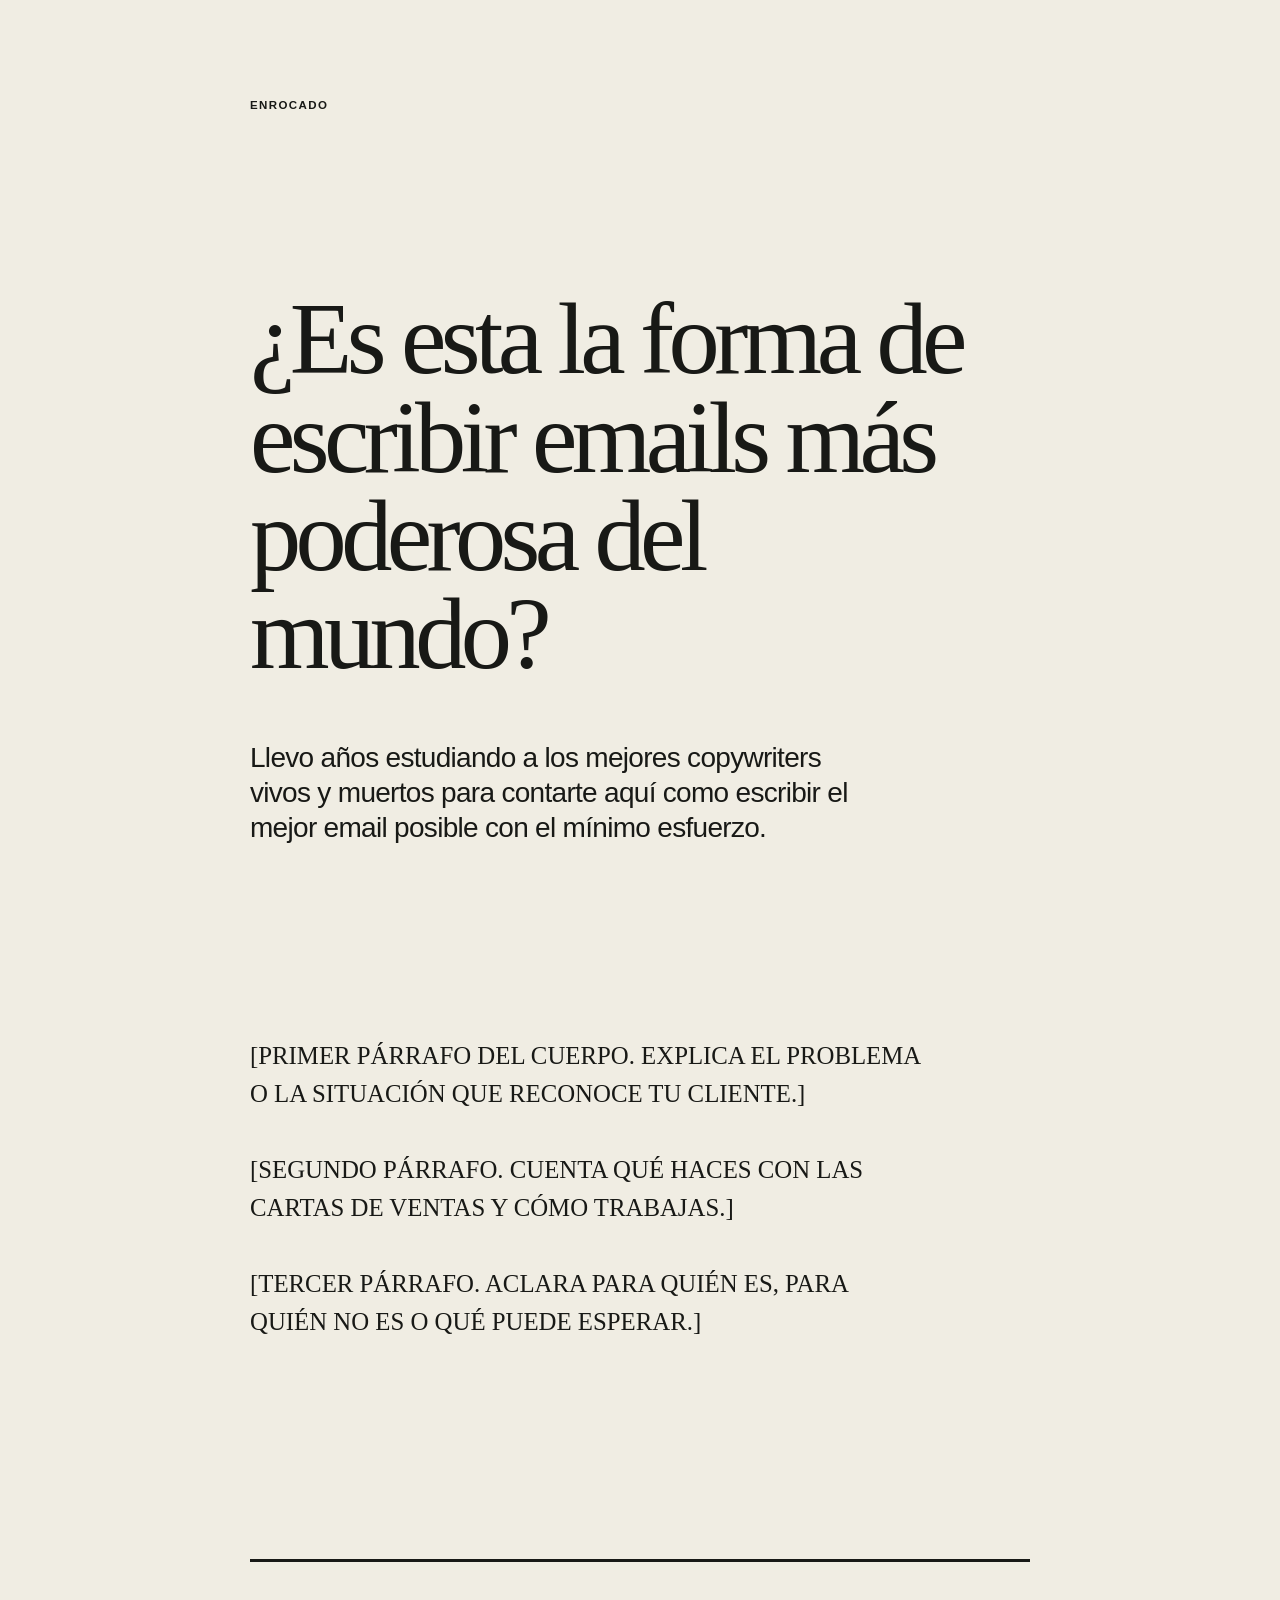
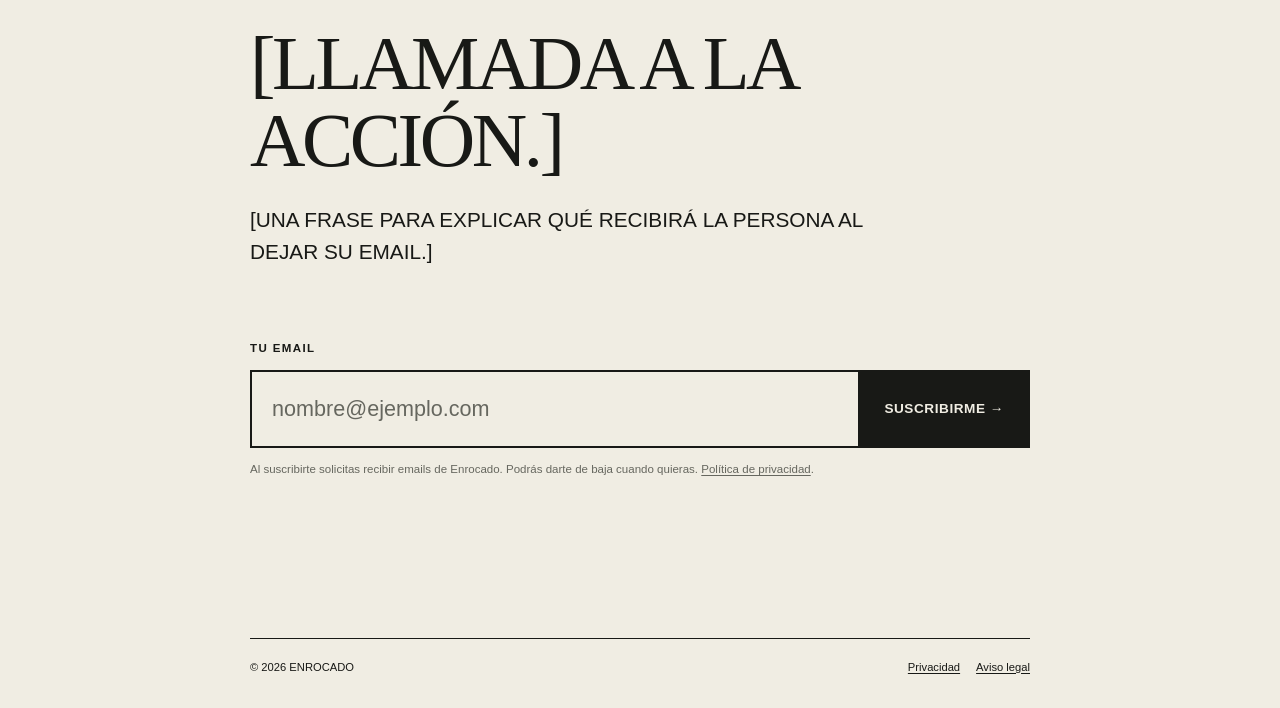
==== commit ee66bd2c: "Update index.html" ====
--- a/index.html
+++ b/index.html
@@ -17,8 +17,8 @@
     <main id="contenido">
       <header class="intro">
         <a class="wordmark" href="/" aria-label="Enrocado, inicio">ENROCADO</a>
-        <h1>¿Es esta la forma más poderosa de escribir emails del mundo?</h1>
-        <p class="subtitle">[SUBTÍTULO: QUÉ HACES, PARA QUIÉN Y POR QUÉ DEBERÍA IMPORTARLE.]</p>
+        <h1>¿Es esta la forma de escribir emails más poderosa del mundo?</h1>
+        <p class="subtitle">Llevo años estudiando a los mejores copywriters vivos y muertos para contarte aquí como escribir el mejor email posible con el mínimo esfuerzo.</p>
       </header>
 
       <article class="body-copy" aria-label="Información sobre el servicio">
